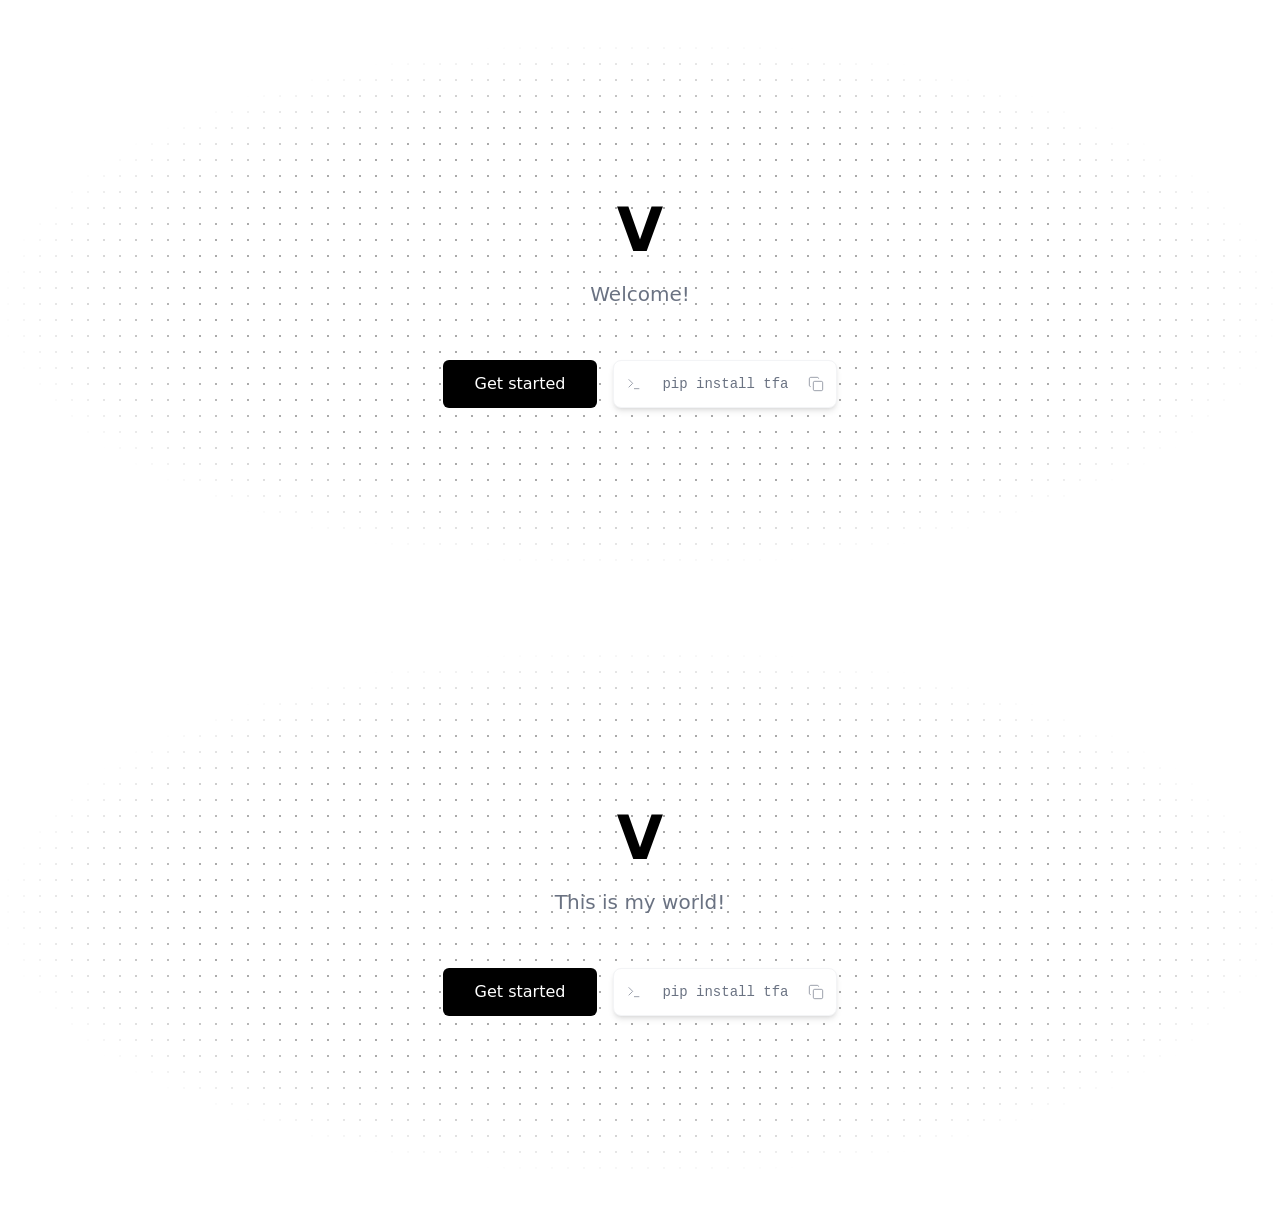
==== home.html @ 14db225a "Test.V" ====
<!DOCTYPE html>
<html lang="en">
<head>
    <meta charset="UTF-8" />
    <meta name="viewport" content="width=device-width,initial-scale=1.0" />
    <title>Themes for App: No-Code Static Website Builder</title>
    <meta name="description" content="Make fully-responsive websites FAST for your next Startup, Newsletter, lead capture and Side-project." />
    <meta name="keywords" content="themes, app, no-code, static website builder" />
    <link rel="icon" href="./assets/images/logo.svg" />

    <!-- Open Graph data -->
    <meta property="og:title" content="Themes for App: No-Code Static Website Builder" />
    <meta property="og:description" content="Make fully-responsive websites FAST for your next Startup, Newsletter, lead capture and Side-project." />
    <meta property="og:url" content="https://themesfor.app" />
    <meta property="og:image:url" content="./assets/images/og-image.png" />
    <meta property="og:image:alt" content="Social share image for Themes for App: No-Code Static Website Builder" />
    <meta property="og:image:width" content="1200" />
    <meta property="og:image:height" content="630" />
    <meta property="og:site_name" content="Themes For App" />
    <meta property="og:locale" content="en" />
    <meta property="og:type" content="website" />

    <!-- Twitter Card data -->
    <meta name="twitter:title" content="Themes for App: No-Code Static Website Builder" />
    <meta name="twitter:description" content="Make fully-responsive websites FAST for your next Startup, Newsletter, lead capture and Side-project." />
    <meta name="twitter:image" content="./assets/images/og-image.png" />
    <meta name="twitter:card" content="summary_large_image" />

    <link rel="stylesheet" href="./assets/styles.css" />

    

    
</head>
<body>
    <section class="py-10"><div class="py-20 lg:py-40 relative [&>div:first-child]:bg-[radial-gradient(#aaaaaa_1px,transparent_1px)] [&>div:first-child]:bg-size-[16px_16px] [&>div:first-child]:mask-[radial-gradient(ellipse_50%_50%_at_50%_50%,#000_70%,transparent_100%)]"><div class="absolute top-0 bottom-0 left-0 right-0 w-full h-full z-0"></div><div class="relative z-10 container px-4 mx-auto h-full"><div class="mx-auto flex flex-col gap-3 max-w-2xl justify-center"><h1 class="text-center text-4xl md:text-5xl lg:text-[375%] font-semibold text-black tfa-padding-top-0px tfa-padding-right-0px tfa-padding-bottom-0px tfa-padding-left-0px">V
</h1><p class="mt-2 px-4 lg:px-0 text-center text-gray-500 text-pretty md:text-balance text-lg md:text-xl">Welcome!
</p><div class="flex flex-col lg:flex-row gap-4 items-center justify-center mt-5 lg:mt-10"><a class="order-1 lg:order-0 inline-flex items-center justify-center gap-2 whitespace-nowrap text-base transition-colors bg-black text-white hover:bg-gray-800 h-12 rounded-md px-8 focus:ring-2 focus:ring-black/50 active:ring-2 active:ring-black/50 focus-visible:ring-2 focus-visible:ring-black/50 focus-visible:outline-none" href="#">Get started</a><div class="copy-code relative h-12 shadow-md border rounded-lg border-gray-100 bg-white p-1 inline-flex gap-3 justify-start items-center [&_svg]:text-gray-500 hover:[&_svg]:text-black [&_svg]:pointer-events-none cursor-pointer hidden"><svg class="size-4 mx-2" fill="none" width="24" xmlns="http://www.w3.org/2000/svg" height="24" stroke="currentColor" viewBox="0 0 24 24" strokeWidth="2" strokeLinecap="round" strokeLinejoin="round"><path class="" d="M12 19h8"></path><path class="" d="m4 17 6-6-6-6"></path></svg><pre class="font-mono m-0 p-0 flex items-center h-full"><code class="text-sm text-gray-500">pip install tfa</code></pre><button class="copy-code p-2 rounded-md cursor-pointer hover:bg-gray-100 transition"><svg class="size-4" fill="none" width="24" xmlns="http://www.w3.org/2000/svg" height="24" stroke="currentColor" viewBox="0 0 24 24" strokeWidth="2" strokeLinecap="round" strokeLinejoin="round"><rect class="" x="8" y="8" rx="2" ry="2" width="14" height="14"></rect><path class="" d="M4 16c-1.1 0-2-.9-2-2V4c0-1.1.9-2 2-2h10c1.1 0 2 .9 2 2"></path></svg></button><div class="copy-code-notify hidden absolute top-full right-0 p-1 text-xs text-black bg-gray-100 rounded-md">Copied!</div></div></div></div></div></div></section><section class="py-10"><div class="py-20 lg:py-40 relative [&>div:first-child]:bg-[radial-gradient(#aaaaaa_1px,transparent_1px)] [&>div:first-child]:bg-size-[16px_16px] [&>div:first-child]:mask-[radial-gradient(ellipse_50%_50%_at_50%_50%,#000_70%,transparent_100%)]"><div class="absolute top-0 bottom-0 left-0 right-0 w-full h-full z-0"></div><div class="relative z-10 container px-4 mx-auto h-full"><div class="mx-auto flex flex-col gap-3 max-w-2xl justify-center"><h1 class="text-center text-4xl md:text-5xl lg:text-[375%] font-semibold text-black tfa-padding-top-0px tfa-padding-right-0px tfa-padding-bottom-0px tfa-padding-left-0px">V
</h1><p class="mt-2 px-4 lg:px-0 text-center text-gray-500 text-pretty md:text-balance text-lg md:text-xl">This is my world!
</p><div class="flex flex-col lg:flex-row gap-4 items-center justify-center mt-5 lg:mt-10"><a class="order-1 lg:order-0 inline-flex items-center justify-center gap-2 whitespace-nowrap text-base transition-colors bg-black text-white hover:bg-gray-800 h-12 rounded-md px-8 focus:ring-2 focus:ring-black/50 active:ring-2 active:ring-black/50 focus-visible:ring-2 focus-visible:ring-black/50 focus-visible:outline-none hidden" href="#">Get started</a><div class="copy-code relative h-12 shadow-md border rounded-lg border-gray-100 bg-white p-1 inline-flex gap-3 justify-start items-center [&_svg]:text-gray-500 hover:[&_svg]:text-black [&_svg]:pointer-events-none cursor-pointer hidden"><svg class="size-4 mx-2" fill="none" width="24" xmlns="http://www.w3.org/2000/svg" height="24" stroke="currentColor" viewBox="0 0 24 24" strokeWidth="2" strokeLinecap="round" strokeLinejoin="round"><path class="" d="M12 19h8"></path><path class="" d="m4 17 6-6-6-6"></path></svg><pre class="font-mono m-0 p-0 flex items-center h-full"><code class="text-sm text-gray-500">pip install tfa</code></pre><button class="copy-code p-2 rounded-md cursor-pointer hover:bg-gray-100 transition"><svg class="size-4" fill="none" width="24" xmlns="http://www.w3.org/2000/svg" height="24" stroke="currentColor" viewBox="0 0 24 24" strokeWidth="2" strokeLinecap="round" strokeLinejoin="round"><rect class="" x="8" y="8" rx="2" ry="2" width="14" height="14"></rect><path class="" d="M4 16c-1.1 0-2-.9-2-2V4c0-1.1.9-2 2-2h10c1.1 0 2 .9 2 2"></path></svg></button><div class="copy-code-notify hidden absolute top-full right-0 p-1 text-xs text-black bg-gray-100 rounded-md">Copied!</div></div></div></div></div></div></section>
    <script src="https://cdnjs.cloudflare.com/ajax/libs/gsap/3.12.5/gsap.min.js"></script>
    <script src="assets/main.js"></script>
    
</body>
</html>
---- assets/styles.css ----
/*! tailwindcss v4.1.13 | MIT License | https://tailwindcss.com | Modified as per Themesfor.app requirements by Themesfor.App*/
@layer properties;
@layer theme, base, components, utilities;
@layer theme {
  :root, :host {
    --font-sans: ui-sans-serif, system-ui, sans-serif, 'Apple Color Emoji', 'Segoe UI Emoji', 'Segoe UI Symbol',
    'Noto Color Emoji';
    --font-serif: ui-serif, Georgia, Cambria, 'Times New Roman', Times, serif;
    --font-mono: ui-monospace, SFMono-Regular, Menlo, Monaco, Consolas, 'Liberation Mono', 'Courier New',
    monospace;
    --color-gray-100: oklch(96.7% 0.003 264.542);
    --color-gray-500: oklch(55.1% 0.027 264.364);
    --color-gray-800: oklch(27.8% 0.033 256.848);
    --color-black: #000;
    --color-white: #fff;
    --spacing: 0.25rem;
    --container-2xl: 42rem;
    --text-xs: 0.75rem;
    --text-xs--line-height: calc(1 / 0.75);
    --text-sm: 0.875rem;
    --text-sm--line-height: calc(1.25 / 0.875);
    --text-base: 1rem;
    --text-base--line-height: calc(1.5 / 1);
    --text-lg: 1.125rem;
    --text-lg--line-height: calc(1.75 / 1.125);
    --text-xl: 1.25rem;
    --text-xl--line-height: calc(1.75 / 1.25);
    --text-4xl: 2.25rem;
    --text-4xl--line-height: calc(2.5 / 2.25);
    --text-5xl: 3rem;
    --text-5xl--line-height: 1;
    --text-7xl: 4.5rem;
    --text-7xl--line-height: 1;
    --font-weight-light: 300;
    --font-weight-medium: 500;
    --font-weight-semibold: 600;
    --radius-md: 0.375rem;
    --radius-lg: 0.5rem;
    --default-transition-duration: 150ms;
    --default-transition-timing-function: cubic-bezier(0.4, 0, 0.2, 1);
    --default-font-family: var(--font-sans);
    --default-mono-font-family: var(--font-mono);
  }
}
@layer base {
  *, ::after, ::before, ::backdrop, ::file-selector-button {
    box-sizing: border-box;
    margin: 0;
    padding: 0;
    border: 0 solid;
  }
  html, :host {
    line-height: 1.5;
    -webkit-text-size-adjust: 100%;
    tab-size: 4;
    font-family: var(--default-font-family, ui-sans-serif, system-ui, sans-serif, 'Apple Color Emoji', 'Segoe UI Emoji', 'Segoe UI Symbol', 'Noto Color Emoji');
    font-feature-settings: var(--default-font-feature-settings, normal);
    font-variation-settings: var(--default-font-variation-settings, normal);
    -webkit-tap-highlight-color: transparent;
  }
  hr {
    height: 0;
    color: inherit;
    border-top-width: 1px;
  }
  abbr:where([title]) {
    -webkit-text-decoration: underline dotted;
    text-decoration: underline dotted;
  }
  h1, h2, h3, h4, h5, h6 {
    font-size: inherit;
    font-weight: inherit;
  }
  a {
    color: inherit;
    -webkit-text-decoration: inherit;
    text-decoration: inherit;
  }
  b, strong {
    font-weight: bolder;
  }
  code, kbd, samp, pre {
    font-family: var(--default-mono-font-family, ui-monospace, SFMono-Regular, Menlo, Monaco, Consolas, 'Liberation Mono', 'Courier New', monospace);
    font-feature-settings: var(--default-mono-font-feature-settings, normal);
    font-variation-settings: var(--default-mono-font-variation-settings, normal);
    font-size: 1em;
  }
  small {
    font-size: 80%;
  }
  sub, sup {
    font-size: 75%;
    line-height: 0;
    position: relative;
    vertical-align: baseline;
  }
  sub {
    bottom: -0.25em;
  }
  sup {
    top: -0.5em;
  }
  table {
    text-indent: 0;
    border-color: inherit;
    border-collapse: collapse;
  }
  :-moz-focusring {
    outline: auto;
  }
  progress {
    vertical-align: baseline;
  }
  summary {
    display: list-item;
  }
  ol, ul, menu {
    list-style: none;
  }
  img, svg, video, canvas, audio, iframe, embed, object {
    display: block;
    vertical-align: middle;
  }
  img, video {
    max-width: 100%;
    height: auto;
  }
  button, input, select, optgroup, textarea, ::file-selector-button {
    font: inherit;
    font-feature-settings: inherit;
    font-variation-settings: inherit;
    letter-spacing: inherit;
    color: inherit;
    border-radius: 0;
    background-color: transparent;
    opacity: 1;
  }
  :where(select:is([multiple], [size])) optgroup {
    font-weight: bolder;
  }
  :where(select:is([multiple], [size])) optgroup option {
    padding-inline-start: 20px;
  }
  ::file-selector-button {
    margin-inline-end: 4px;
  }
  ::placeholder {
    opacity: 1;
  }
  @supports (not (-webkit-appearance: -apple-pay-button))  or (contain-intrinsic-size: 1px) {
    ::placeholder {
      color: currentcolor;
      @supports (color: color-mix(in lab, red, red)) {
        color: color-mix(in oklab, currentcolor 50%, transparent);
      }
    }
  }
  textarea {
    resize: vertical;
  }
  ::-webkit-search-decoration {
    -webkit-appearance: none;
  }
  ::-webkit-date-and-time-value {
    min-height: 1lh;
    text-align: inherit;
  }
  ::-webkit-datetime-edit {
    display: inline-flex;
  }
  ::-webkit-datetime-edit-fields-wrapper {
    padding: 0;
  }
  ::-webkit-datetime-edit, ::-webkit-datetime-edit-year-field, ::-webkit-datetime-edit-month-field, ::-webkit-datetime-edit-day-field, ::-webkit-datetime-edit-hour-field, ::-webkit-datetime-edit-minute-field, ::-webkit-datetime-edit-second-field, ::-webkit-datetime-edit-millisecond-field, ::-webkit-datetime-edit-meridiem-field {
    padding-block: 0;
  }
  ::-webkit-calendar-picker-indicator {
    line-height: 1;
  }
  :-moz-ui-invalid {
    box-shadow: none;
  }
  button, input:where([type='button'], [type='reset'], [type='submit']), ::file-selector-button {
    appearance: button;
  }
  ::-webkit-inner-spin-button, ::-webkit-outer-spin-button {
    height: auto;
  }
  [hidden]:where(:not([hidden='until-found'])) {
    display: none !important;
  }
}
@layer utilities {
  .absolute {
    position: absolute;
  }
  .relative {
    position: relative;
  }
  .top-0 {
    top: calc(var(--spacing) * 0);
  }
  .top-full {
    top: 100%;
  }
  .right-0 {
    right: calc(var(--spacing) * 0);
  }
  .bottom-0 {
    bottom: calc(var(--spacing) * 0);
  }
  .left-0 {
    left: calc(var(--spacing) * 0);
  }
  .z-0 {
    z-index: 0;
  }
  .z-10 {
    z-index: 10;
  }
  .order-1 {
    order: 1;
  }
  .container {
    width: 100%;
    @media (width >= 40rem) {
      max-width: 40rem;
    }
    @media (width >= 48rem) {
      max-width: 48rem;
    }
    @media (width >= 64rem) {
      max-width: 64rem;
    }
    @media (width >= 80rem) {
      max-width: 80rem;
    }
    @media (width >= 96rem) {
      max-width: 96rem;
    }
  }
  .m-0 {
    margin: calc(var(--spacing) * 0);
  }
  .mx-2 {
    margin-inline: calc(var(--spacing) * 2);
  }
  .mx-auto {
    margin-inline: auto;
  }
  .mt-2 {
    margin-top: calc(var(--spacing) * 2);
  }
  .mt-5 {
    margin-top: calc(var(--spacing) * 5);
  }
  .flex {
    display: flex;
  }
  .grid {
    display: grid;
  }
  .hidden {
    display: none;
  }
  .inline-flex {
    display: inline-flex;
  }
  .size-4 {
    width: calc(var(--spacing) * 4);
    height: calc(var(--spacing) * 4);
  }
  .h-12 {
    height: calc(var(--spacing) * 12);
  }
  .h-full {
    height: 100%;
  }
  .w-full {
    width: 100%;
  }
  .max-w-2xl {
    max-width: var(--container-2xl);
  }
  .cursor-pointer {
    cursor: pointer;
  }
  .grid-cols-1 {
    grid-template-columns: repeat(1, minmax(0, 1fr));
  }
  .grid-rows-\[auto_auto_auto\] {
    grid-template-rows: auto auto auto;
  }
  .flex-col {
    flex-direction: column;
  }
  .flex-wrap {
    flex-wrap: wrap;
  }
  .place-content-center {
    place-content: center;
  }
  .items-center {
    align-items: center;
  }
  .justify-center {
    justify-content: center;
  }
  .justify-start {
    justify-content: flex-start;
  }
  .gap-2 {
    gap: calc(var(--spacing) * 2);
  }
  .gap-3 {
    gap: calc(var(--spacing) * 3);
  }
  .gap-4 {
    gap: calc(var(--spacing) * 4);
  }
  .rounded-full {
    border-radius: calc(infinity * 1px);
  }
  .rounded-lg {
    border-radius: var(--radius-lg);
  }
  .rounded-md {
    border-radius: var(--radius-md);
  }
  .border {
    border-style: var(--tfa-border-style);
    border-width: 1px;
  }
  .border-gray-100 {
    border-color: var(--color-gray-100);
  }
  .bg-black {
    background-color: var(--color-black);
  }
  .bg-gray-100 {
    background-color: var(--color-gray-100);
  }
  .bg-white {
    background-color: var(--color-white);
  }
  .bg-\[url\(\'\.\/images\/hero-1-bg\.png\'\)\] {
    background-image: url('./images/hero-1-bg.png');
  }
  .bg-cover {
    background-size: cover;
  }
  .bg-top {
    background-position: top;
  }
  .bg-no-repeat {
    background-repeat: no-repeat;
  }
  .p-0 {
    padding: calc(var(--spacing) * 0);
  }
  .p-1 {
    padding: calc(var(--spacing) * 1);
  }
  .p-2 {
    padding: calc(var(--spacing) * 2);
  }
  .px-4 {
    padding-inline: calc(var(--spacing) * 4);
  }
  .px-5 {
    padding-inline: calc(var(--spacing) * 5);
  }
  .px-8 {
    padding-inline: calc(var(--spacing) * 8);
  }
  .py-3 {
    padding-block: calc(var(--spacing) * 3);
  }
  .py-10 {
    padding-block: calc(var(--spacing) * 10);
  }
  .py-20 {
    padding-block: calc(var(--spacing) * 20);
  }
  .text-center {
    text-align: center;
  }
  .font-mono {
    font-family: var(--font-mono);
  }
  .font-serif {
    font-family: var(--font-serif);
  }
  .text-4xl {
    font-size: var(--text-4xl);
    line-height: var(--tfa-leading, var(--text-4xl--line-height));
  }
  .text-base {
    font-size: var(--text-base);
    line-height: var(--tfa-leading, var(--text-base--line-height));
  }
  .text-lg {
    font-size: var(--text-lg);
    line-height: var(--tfa-leading, var(--text-lg--line-height));
  }
  .text-sm {
    font-size: var(--text-sm);
    line-height: var(--tfa-leading, var(--text-sm--line-height));
  }
  .text-xs {
    font-size: var(--text-xs);
    line-height: var(--tfa-leading, var(--text-xs--line-height));
  }
  .font-light {
    --tfa-font-weight: var(--font-weight-light);
    font-weight: var(--font-weight-light);
  }
  .font-medium {
    --tfa-font-weight: var(--font-weight-medium);
    font-weight: var(--font-weight-medium);
  }
  .font-semibold {
    --tfa-font-weight: var(--font-weight-semibold);
    font-weight: var(--font-weight-semibold);
  }
  .text-pretty {
    text-wrap: pretty;
  }
  .whitespace-nowrap {
    white-space: nowrap;
  }
  .text-black {
    color: var(--color-black);
  }
  .text-gray-500 {
    color: var(--color-gray-500);
  }
  .text-white {
    color: var(--color-white);
  }
  .shadow-lg {
    --tfa-shadow: 0 10px 15px -3px var(--tfa-shadow-color, rgb(0 0 0 / 0.1)), 0 4px 6px -4px var(--tfa-shadow-color, rgb(0 0 0 / 0.1));
    box-shadow: var(--tfa-inset-shadow), var(--tfa-inset-ring-shadow), var(--tfa-ring-offset-shadow), var(--tfa-ring-shadow), var(--tfa-shadow);
  }
  .shadow-md {
    --tfa-shadow: 0 4px 6px -1px var(--tfa-shadow-color, rgb(0 0 0 / 0.1)), 0 2px 4px -2px var(--tfa-shadow-color, rgb(0 0 0 / 0.1));
    box-shadow: var(--tfa-inset-shadow), var(--tfa-inset-ring-shadow), var(--tfa-ring-offset-shadow), var(--tfa-ring-shadow), var(--tfa-shadow);
  }
  .transition {
    transition-property: color, background-color, border-color, outline-color, text-decoration-color, fill, stroke, --tfa-gradient-from, --tfa-gradient-via, --tfa-gradient-to, opacity, box-shadow, transform, translate, scale, rotate, filter, -webkit-backdrop-filter, backdrop-filter, display, content-visibility, overlay, pointer-events;
    transition-timing-function: var(--tfa-ease, var(--default-transition-timing-function));
    transition-duration: var(--tfa-duration, var(--default-transition-duration));
  }
  .transition-colors {
    transition-property: color, background-color, border-color, outline-color, text-decoration-color, fill, stroke, --tfa-gradient-from, --tfa-gradient-via, --tfa-gradient-to;
    transition-timing-function: var(--tfa-ease, var(--default-transition-timing-function));
    transition-duration: var(--tfa-duration, var(--default-transition-duration));
  }
  .text-shadow-xs {
    text-shadow: 0px 1px 1px var(--tfa-text-shadow-color, rgb(0 0 0 / 0.2));
  }
  .hover\:bg-gray-100 {
    &:hover {
      @media (hover: hover) {
        background-color: var(--color-gray-100);
      }
    }
  }
  .hover\:bg-gray-800 {
    &:hover {
      @media (hover: hover) {
        background-color: var(--color-gray-800);
      }
    }
  }
  .focus\:ring-2 {
    &:focus {
      --tfa-ring-shadow: var(--tfa-ring-inset,) 0 0 0 calc(2px + var(--tfa-ring-offset-width)) var(--tfa-ring-color, currentcolor);
      box-shadow: var(--tfa-inset-shadow), var(--tfa-inset-ring-shadow), var(--tfa-ring-offset-shadow), var(--tfa-ring-shadow), var(--tfa-shadow);
    }
  }
  .focus\:ring-black\/50 {
    &:focus {
      --tfa-ring-color: color-mix(in srgb, #000 50%, transparent);
      @supports (color: color-mix(in lab, red, red)) {
        --tfa-ring-color: color-mix(in oklab, var(--color-black) 50%, transparent);
      }
    }
  }
  .focus-visible\:ring-2 {
    &:focus-visible {
      --tfa-ring-shadow: var(--tfa-ring-inset,) 0 0 0 calc(2px + var(--tfa-ring-offset-width)) var(--tfa-ring-color, currentcolor);
      box-shadow: var(--tfa-inset-shadow), var(--tfa-inset-ring-shadow), var(--tfa-ring-offset-shadow), var(--tfa-ring-shadow), var(--tfa-shadow);
    }
  }
  .focus-visible\:ring-black\/50 {
    &:focus-visible {
      --tfa-ring-color: color-mix(in srgb, #000 50%, transparent);
      @supports (color: color-mix(in lab, red, red)) {
        --tfa-ring-color: color-mix(in oklab, var(--color-black) 50%, transparent);
      }
    }
  }
  .focus-visible\:outline-none {
    &:focus-visible {
      --tfa-outline-style: none;
      outline-style: none;
    }
  }
  .active\:ring-2 {
    &:active {
      --tfa-ring-shadow: var(--tfa-ring-inset,) 0 0 0 calc(2px + var(--tfa-ring-offset-width)) var(--tfa-ring-color, currentcolor);
      box-shadow: var(--tfa-inset-shadow), var(--tfa-inset-ring-shadow), var(--tfa-ring-offset-shadow), var(--tfa-ring-shadow), var(--tfa-shadow);
    }
  }
  .active\:ring-black\/50 {
    &:active {
      --tfa-ring-color: color-mix(in srgb, #000 50%, transparent);
      @supports (color: color-mix(in lab, red, red)) {
        --tfa-ring-color: color-mix(in oklab, var(--color-black) 50%, transparent);
      }
    }
  }
  .md\:justify-start {
    @media (width >= 48rem) {
      justify-content: flex-start;
    }
  }
  .md\:text-left {
    @media (width >= 48rem) {
      text-align: left;
    }
  }
  .md\:text-5xl {
    @media (width >= 48rem) {
      font-size: var(--text-5xl);
      line-height: var(--tfa-leading, var(--text-5xl--line-height));
    }
  }
  .md\:text-xl {
    @media (width >= 48rem) {
      font-size: var(--text-xl);
      line-height: var(--tfa-leading, var(--text-xl--line-height));
    }
  }
  .md\:text-balance {
    @media (width >= 48rem) {
      text-wrap: balance;
    }
  }
  .lg\:order-0 {
    @media (width >= 64rem) {
      order: 0;
    }
  }
  .lg\:mt-10 {
    @media (width >= 64rem) {
      margin-top: calc(var(--spacing) * 10);
    }
  }
  .lg\:mt-20 {
    @media (width >= 64rem) {
      margin-top: calc(var(--spacing) * 20);
    }
  }
  .lg\:grid-cols-2 {
    @media (width >= 64rem) {
      grid-template-columns: repeat(2, minmax(0, 1fr));
    }
  }
  .lg\:flex-row {
    @media (width >= 64rem) {
      flex-direction: row;
    }
  }
  .lg\:place-content-end {
    @media (width >= 64rem) {
      place-content: end;
    }
  }
  .lg\:gap-4 {
    @media (width >= 64rem) {
      gap: calc(var(--spacing) * 4);
    }
  }
  .lg\:gap-6 {
    @media (width >= 64rem) {
      gap: calc(var(--spacing) * 6);
    }
  }
  .lg\:px-0 {
    @media (width >= 64rem) {
      padding-inline: calc(var(--spacing) * 0);
    }
  }
  .lg\:py-40 {
    @media (width >= 64rem) {
      padding-block: calc(var(--spacing) * 40);
    }
  }
  .lg\:text-\[375\%\] {
    @media (width >= 64rem) {
      font-size: 375%;
    }
  }
  .xl\:text-7xl {
    @media (width >= 80rem) {
      font-size: var(--text-7xl);
      line-height: var(--tfa-leading, var(--text-7xl--line-height));
    }
  }
  .\[\&_svg\]\:pointer-events-none {
    & svg {
      pointer-events: none;
    }
  }
  .\[\&_svg\]\:text-gray-500 {
    & svg {
      color: var(--color-gray-500);
    }
  }
  .hover\:\[\&_svg\]\:text-black {
    &:hover {
      @media (hover: hover) {
        & svg {
          color: var(--color-black);
        }
      }
    }
  }
  .\[\&\>div\:first-child\]\:bg-\[radial-gradient\(\#aaaaaa_1px\,transparent_1px\)\] {
    &>div:first-child {
      background-image: radial-gradient(#aaaaaa 1px,transparent 1px);
    }
  }
  .\[\&\>div\:first-child\]\:mask-\[radial-gradient\(ellipse_50\%_50\%_at_50\%_50\%\,\#000_70\%\,transparent_100\%\)\] {
    &>div:first-child {
      mask-image: radial-gradient(ellipse 50% 50% at 50% 50%,#000 70%,transparent 100%);
    }
  }
  .\[\&\>div\:first-child\]\:bg-size-\[16px_16px\] {
    &>div:first-child {
      background-size: 16px 16px;
    }
  }
}
@property --tfa-border-style {
  syntax: "*";
  inherits: false;
  initial-value: solid;
}
@property --tfa-font-weight {
  syntax: "*";
  inherits: false;
}
@property --tfa-shadow {
  syntax: "*";
  inherits: false;
  initial-value: 0 0 #0000;
}
@property --tfa-shadow-color {
  syntax: "*";
  inherits: false;
}
@property --tfa-shadow-alpha {
  syntax: "<percentage>";
  inherits: false;
  initial-value: 100%;
}
@property --tfa-inset-shadow {
  syntax: "*";
  inherits: false;
  initial-value: 0 0 #0000;
}
@property --tfa-inset-shadow-color {
  syntax: "*";
  inherits: false;
}
@property --tfa-inset-shadow-alpha {
  syntax: "<percentage>";
  inherits: false;
  initial-value: 100%;
}
@property --tfa-ring-color {
  syntax: "*";
  inherits: false;
}
@property --tfa-ring-shadow {
  syntax: "*";
  inherits: false;
  initial-value: 0 0 #0000;
}
@property --tfa-inset-ring-color {
  syntax: "*";
  inherits: false;
}
@property --tfa-inset-ring-shadow {
  syntax: "*";
  inherits: false;
  initial-value: 0 0 #0000;
}
@property --tfa-ring-inset {
  syntax: "*";
  inherits: false;
}
@property --tfa-ring-offset-width {
  syntax: "<length>";
  inherits: false;
  initial-value: 0px;
}
@property --tfa-ring-offset-color {
  syntax: "*";
  inherits: false;
  initial-value: #fff;
}
@property --tfa-ring-offset-shadow {
  syntax: "*";
  inherits: false;
  initial-value: 0 0 #0000;
}
@property --tfa-text-shadow-color {
  syntax: "*";
  inherits: false;
}
@property --tfa-text-shadow-alpha {
  syntax: "<percentage>";
  inherits: false;
  initial-value: 100%;
}
@layer properties {
  @supports ((-webkit-hyphens: none) and (not (margin-trim: inline))) or ((-moz-orient: inline) and (not (color:rgb(from red r g b)))) {
    *, ::before, ::after, ::backdrop {
      --tfa-border-style: solid;
      --tfa-font-weight: initial;
      --tfa-shadow: 0 0 #0000;
      --tfa-shadow-color: initial;
      --tfa-shadow-alpha: 100%;
      --tfa-inset-shadow: 0 0 #0000;
      --tfa-inset-shadow-color: initial;
      --tfa-inset-shadow-alpha: 100%;
      --tfa-ring-color: initial;
      --tfa-ring-shadow: 0 0 #0000;
      --tfa-inset-ring-color: initial;
      --tfa-inset-ring-shadow: 0 0 #0000;
      --tfa-ring-inset: initial;
      --tfa-ring-offset-width: 0px;
      --tfa-ring-offset-color: #fff;
      --tfa-ring-offset-shadow: 0 0 #0000;
      --tfa-text-shadow-color: initial;
      --tfa-text-shadow-alpha: 100%;
    }
  }
}



.tfa-padding-top-0px {
                padding-top: 0px !important;
              }
.tfa-padding-right-0px {
                padding-right: 0px !important;
              }
.tfa-padding-bottom-0px {
                padding-bottom: 0px !important;
              }
.tfa-padding-left-0px {
                padding-left: 0px !important;
              }
.tfa-padding-top-0px {
                padding-top: 0px !important;
              }
.tfa-padding-right-0px {
                padding-right: 0px !important;
              }
.tfa-padding-bottom-0px {
                padding-bottom: 0px !important;
              }
.tfa-padding-left-0px {
                padding-left: 0px !important;
              }
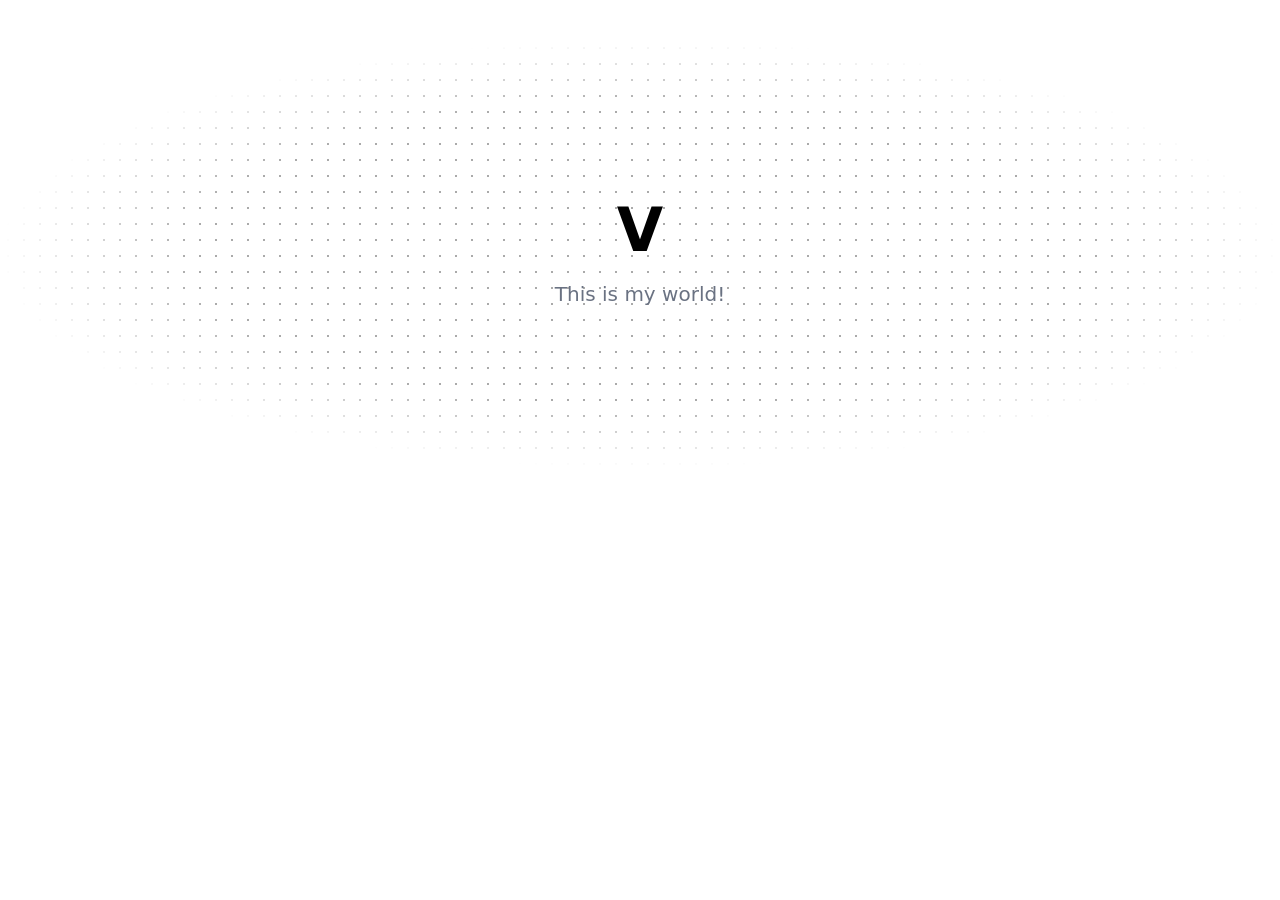
==== commit 0ce943b4: "ver0.9" ====
--- a/home.html
+++ b/home.html
@@ -4,29 +4,13 @@
 <head>
     <meta charset="UTF-8" />
     <meta name="viewport" content="width=device-width,initial-scale=1.0" />
-    <title>Themes for App: No-Code Static Website Builder</title>
-    <meta name="description" content="Make fully-responsive websites FAST for your next Startup, Newsletter, lead capture and Side-project." />
-    <meta name="keywords" content="themes, app, no-code, static website builder" />
-    <link rel="icon" href="./assets/images/logo.svg" />
+    <title>Mikhaiah</title>
+    <meta name="description" content="Portfolio" />
+    <meta name="keywords" content="BINI, Mikhaiah" />
+    <link rel="icon" href="./assets/images/mky.png" />
 
-    <!-- Open Graph data -->
-    <meta property="og:title" content="Themes for App: No-Code Static Website Builder" />
-    <meta property="og:description" content="Make fully-responsive websites FAST for your next Startup, Newsletter, lead capture and Side-project." />
-    <meta property="og:url" content="https://themesfor.app" />
-    <meta property="og:image:url" content="./assets/images/og-image.png" />
-    <meta property="og:image:alt" content="Social share image for Themes for App: No-Code Static Website Builder" />
-    <meta property="og:image:width" content="1200" />
-    <meta property="og:image:height" content="630" />
-    <meta property="og:site_name" content="Themes For App" />
-    <meta property="og:locale" content="en" />
-    <meta property="og:type" content="website" />
 
-    <!-- Twitter Card data -->
-    <meta name="twitter:title" content="Themes for App: No-Code Static Website Builder" />
-    <meta name="twitter:description" content="Make fully-responsive websites FAST for your next Startup, Newsletter, lead capture and Side-project." />
-    <meta name="twitter:image" content="./assets/images/og-image.png" />
-    <meta name="twitter:card" content="summary_large_image" />
-
+  
     <link rel="stylesheet" href="./assets/styles.css" />
 
     
@@ -34,11 +18,10 @@
     
 </head>
 <body>
+  
     <section class="py-10"><div class="py-20 lg:py-40 relative [&>div:first-child]:bg-[radial-gradient(#aaaaaa_1px,transparent_1px)] [&>div:first-child]:bg-size-[16px_16px] [&>div:first-child]:mask-[radial-gradient(ellipse_50%_50%_at_50%_50%,#000_70%,transparent_100%)]"><div class="absolute top-0 bottom-0 left-0 right-0 w-full h-full z-0"></div><div class="relative z-10 container px-4 mx-auto h-full"><div class="mx-auto flex flex-col gap-3 max-w-2xl justify-center"><h1 class="text-center text-4xl md:text-5xl lg:text-[375%] font-semibold text-black tfa-padding-top-0px tfa-padding-right-0px tfa-padding-bottom-0px tfa-padding-left-0px">V
-</h1><p class="mt-2 px-4 lg:px-0 text-center text-gray-500 text-pretty md:text-balance text-lg md:text-xl">Welcome!
-</p><div class="flex flex-col lg:flex-row gap-4 items-center justify-center mt-5 lg:mt-10"><a class="order-1 lg:order-0 inline-flex items-center justify-center gap-2 whitespace-nowrap text-base transition-colors bg-black text-white hover:bg-gray-800 h-12 rounded-md px-8 focus:ring-2 focus:ring-black/50 active:ring-2 active:ring-black/50 focus-visible:ring-2 focus-visible:ring-black/50 focus-visible:outline-none" href="#">Get started</a><div class="copy-code relative h-12 shadow-md border rounded-lg border-gray-100 bg-white p-1 inline-flex gap-3 justify-start items-center [&_svg]:text-gray-500 hover:[&_svg]:text-black [&_svg]:pointer-events-none cursor-pointer hidden"><svg class="size-4 mx-2" fill="none" width="24" xmlns="http://www.w3.org/2000/svg" height="24" stroke="currentColor" viewBox="0 0 24 24" strokeWidth="2" strokeLinecap="round" strokeLinejoin="round"><path class="" d="M12 19h8"></path><path class="" d="m4 17 6-6-6-6"></path></svg><pre class="font-mono m-0 p-0 flex items-center h-full"><code class="text-sm text-gray-500">pip install tfa</code></pre><button class="copy-code p-2 rounded-md cursor-pointer hover:bg-gray-100 transition"><svg class="size-4" fill="none" width="24" xmlns="http://www.w3.org/2000/svg" height="24" stroke="currentColor" viewBox="0 0 24 24" strokeWidth="2" strokeLinecap="round" strokeLinejoin="round"><rect class="" x="8" y="8" rx="2" ry="2" width="14" height="14"></rect><path class="" d="M4 16c-1.1 0-2-.9-2-2V4c0-1.1.9-2 2-2h10c1.1 0 2 .9 2 2"></path></svg></button><div class="copy-code-notify hidden absolute top-full right-0 p-1 text-xs text-black bg-gray-100 rounded-md">Copied!</div></div></div></div></div></div></section><section class="py-10"><div class="py-20 lg:py-40 relative [&>div:first-child]:bg-[radial-gradient(#aaaaaa_1px,transparent_1px)] [&>div:first-child]:bg-size-[16px_16px] [&>div:first-child]:mask-[radial-gradient(ellipse_50%_50%_at_50%_50%,#000_70%,transparent_100%)]"><div class="absolute top-0 bottom-0 left-0 right-0 w-full h-full z-0"></div><div class="relative z-10 container px-4 mx-auto h-full"><div class="mx-auto flex flex-col gap-3 max-w-2xl justify-center"><h1 class="text-center text-4xl md:text-5xl lg:text-[375%] font-semibold text-black tfa-padding-top-0px tfa-padding-right-0px tfa-padding-bottom-0px tfa-padding-left-0px">V
 </h1><p class="mt-2 px-4 lg:px-0 text-center text-gray-500 text-pretty md:text-balance text-lg md:text-xl">This is my world!
-</p><div class="flex flex-col lg:flex-row gap-4 items-center justify-center mt-5 lg:mt-10"><a class="order-1 lg:order-0 inline-flex items-center justify-center gap-2 whitespace-nowrap text-base transition-colors bg-black text-white hover:bg-gray-800 h-12 rounded-md px-8 focus:ring-2 focus:ring-black/50 active:ring-2 active:ring-black/50 focus-visible:ring-2 focus-visible:ring-black/50 focus-visible:outline-none hidden" href="#">Get started</a><div class="copy-code relative h-12 shadow-md border rounded-lg border-gray-100 bg-white p-1 inline-flex gap-3 justify-start items-center [&_svg]:text-gray-500 hover:[&_svg]:text-black [&_svg]:pointer-events-none cursor-pointer hidden"><svg class="size-4 mx-2" fill="none" width="24" xmlns="http://www.w3.org/2000/svg" height="24" stroke="currentColor" viewBox="0 0 24 24" strokeWidth="2" strokeLinecap="round" strokeLinejoin="round"><path class="" d="M12 19h8"></path><path class="" d="m4 17 6-6-6-6"></path></svg><pre class="font-mono m-0 p-0 flex items-center h-full"><code class="text-sm text-gray-500">pip install tfa</code></pre><button class="copy-code p-2 rounded-md cursor-pointer hover:bg-gray-100 transition"><svg class="size-4" fill="none" width="24" xmlns="http://www.w3.org/2000/svg" height="24" stroke="currentColor" viewBox="0 0 24 24" strokeWidth="2" strokeLinecap="round" strokeLinejoin="round"><rect class="" x="8" y="8" rx="2" ry="2" width="14" height="14"></rect><path class="" d="M4 16c-1.1 0-2-.9-2-2V4c0-1.1.9-2 2-2h10c1.1 0 2 .9 2 2"></path></svg></button><div class="copy-code-notify hidden absolute top-full right-0 p-1 text-xs text-black bg-gray-100 rounded-md">Copied!</div></div></div></div></div></div></section>
+</p></div></div></div></div></section>
     <script src="https://cdnjs.cloudflare.com/ajax/libs/gsap/3.12.5/gsap.min.js"></script>
     <script src="assets/main.js"></script>
     
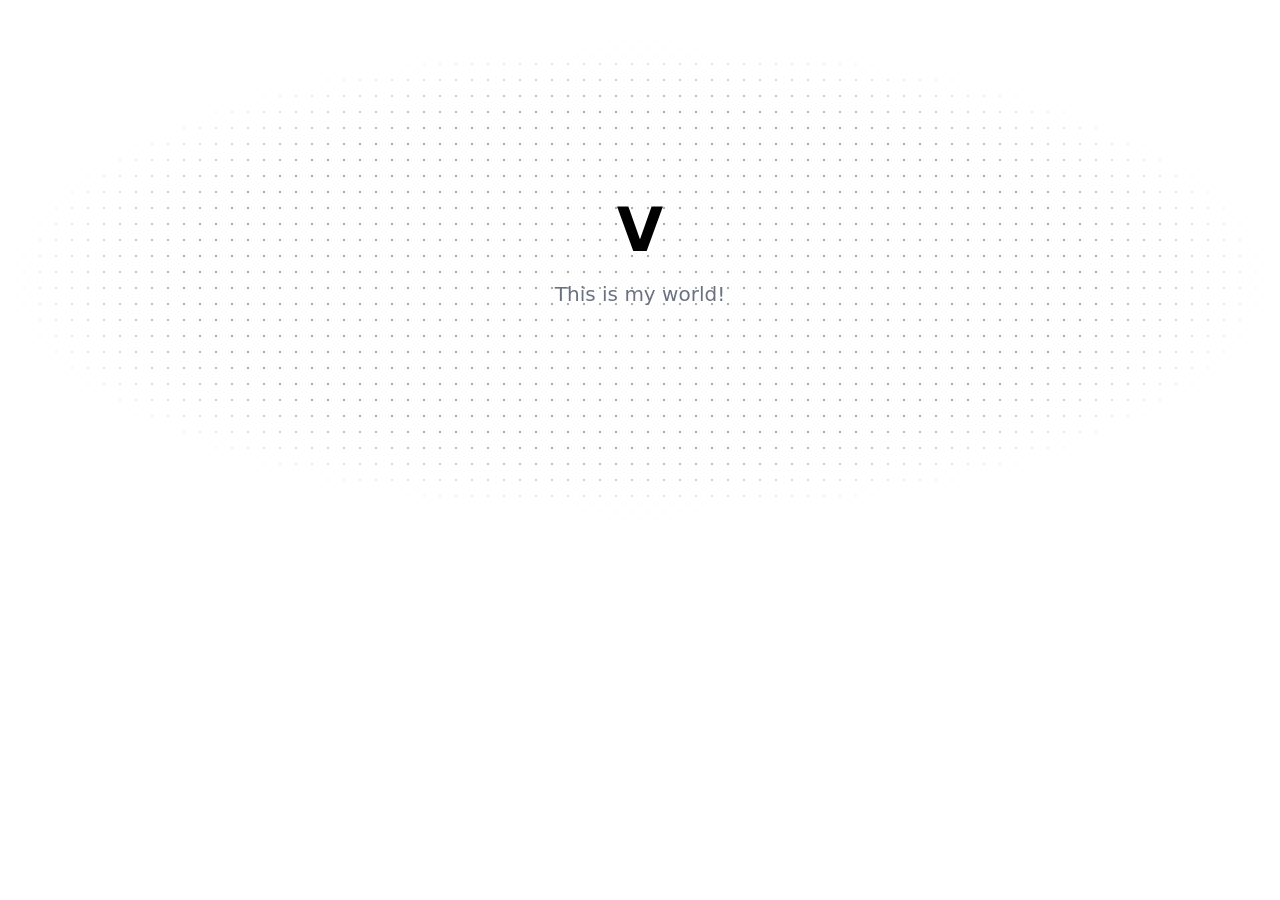
==== commit 631b423c: "ver1.4" ====
--- a/home.html
+++ b/home.html
@@ -4,13 +4,11 @@
 <head>
     <meta charset="UTF-8" />
     <meta name="viewport" content="width=device-width,initial-scale=1.0" />
-    <title>Mikhaiah</title>
-    <meta name="description" content="Portfolio" />
+    <title>Home</title>
+        <meta name="description" content="Portfolio" />
     <meta name="keywords" content="BINI, Mikhaiah" />
     <link rel="icon" href="./assets/images/mky.png" />
 
-
-  
     <link rel="stylesheet" href="./assets/styles.css" />
 
     
@@ -18,12 +16,11 @@
     
 </head>
 <body>
-  
-    <section class="py-10"><div class="py-20 lg:py-40 relative [&>div:first-child]:bg-[radial-gradient(#aaaaaa_1px,transparent_1px)] [&>div:first-child]:bg-size-[16px_16px] [&>div:first-child]:mask-[radial-gradient(ellipse_50%_50%_at_50%_50%,#000_70%,transparent_100%)]"><div class="absolute top-0 bottom-0 left-0 right-0 w-full h-full z-0"></div><div class="relative z-10 container px-4 mx-auto h-full"><div class="mx-auto flex flex-col gap-3 max-w-2xl justify-center"><h1 class="text-center text-4xl md:text-5xl lg:text-[375%] font-semibold text-black tfa-padding-top-0px tfa-padding-right-0px tfa-padding-bottom-0px tfa-padding-left-0px">V
-</h1><p class="mt-2 px-4 lg:px-0 text-center text-gray-500 text-pretty md:text-balance text-lg md:text-xl">This is my world!
-</p></div></div></div></div></section>
-    <script src="https://cdnjs.cloudflare.com/ajax/libs/gsap/3.12.5/gsap.min.js"></script>
-    <script src="assets/main.js"></script>
+   <section class="py-10"><div class="py-20 lg:py-40 relative [&>div:first-child]:bg-[radial-gradient(#aaaaaa_1px,transparent_1px)] [&>div:first-child]:bg-size-[16px_16px] [&>div:first-child]:mask-[radial-gradient(ellipse_50%_50%_at_50%_50%,#000_70%,transparent_100%)]"><div class="absolute top-0 bottom-0 left-0 right-0 w-full h-full z-0"></div><div class="relative z-10 container px-4 mx-auto h-full"><div class="mx-auto flex flex-col gap-3 max-w-2xl justify-center"><h1 class="text-center text-4xl md:text-5xl lg:text-[375%] font-semibold text-black tfa-padding-top-0px tfa-padding-right-0px tfa-padding-bottom-0px tfa-padding-left-0px">V
+    </h1>
+<p class="mt-2 px-4 lg:px-0 text-center text-gray-500 text-pretty md:text-balance text-lg md:text-xl">This is my world!
+</p>
+<div class="flex flex-col lg:flex-row gap-4 items-center justify-center mt-5 lg:mt-10"></div></div></div></div></div></div></section>
     
 </body>
 </html>
